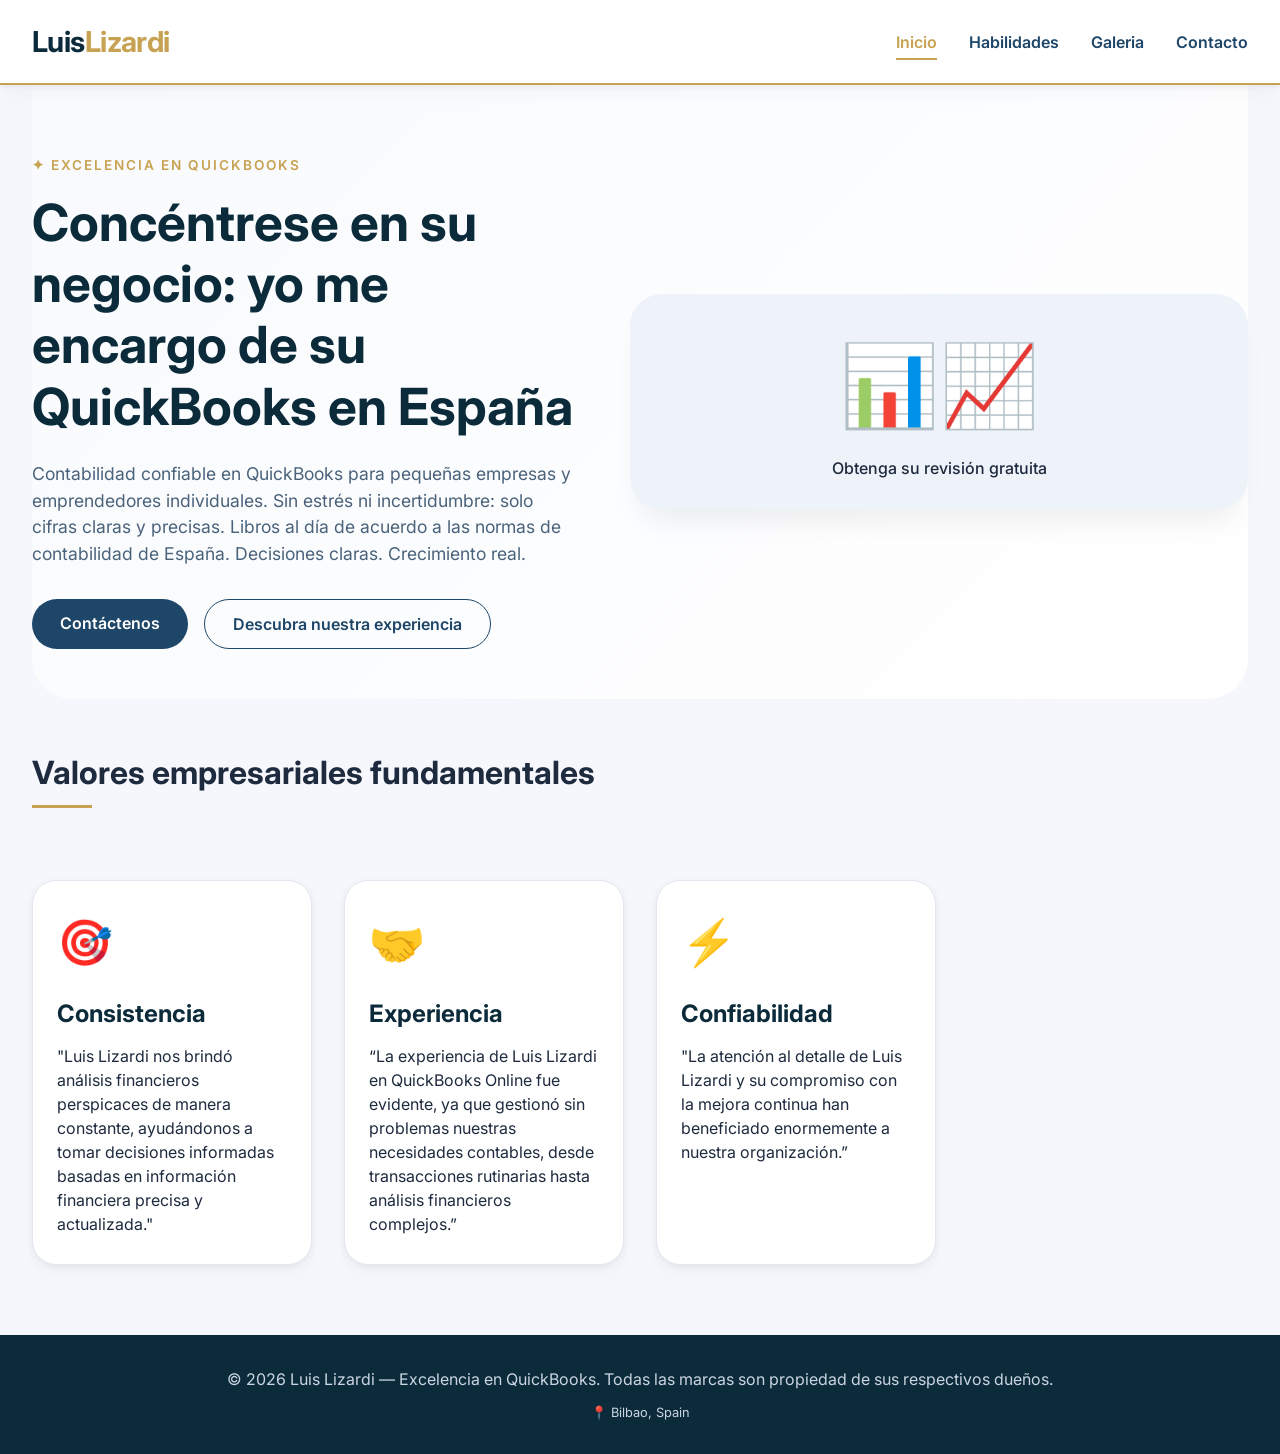
==== index.html @ 774d3a92 "Update Spanish text for clarity and accuracy" ====
<!DOCTYPE html>
<html lang="en">
<head>
  <meta charset="UTF-8">
  <meta google-site-verification: googledc7539a5f5950202>
  <meta name="viewport" content="width=device-width, initial-scale=1.0, user-scalable=yes">
  <title>Luis Lizardi</title>
  <!-- Google Fonts & simple reset -->
  <link href="https://fonts.googleapis.com/css2?family=Inter:opsz,wght@14..32,300;14..32,400;14..32,600;14..32,700&display=swap" rel="stylesheet">
  <style>
    * {
      margin: 0;
      padding: 0;
      box-sizing: border-box;
    }

    body {
      font-family: 'Inter', sans-serif;
      background-color: #f5f7fc;
      color: #1e2a3e;
      line-height: 1.5;
    }

    /* business color palette: deep navy, crisp white, refined gold accent, soft grey */
    :root {
      --primary-dark: #0b2b3b;
      --primary-navy: #1e4668;
      --accent-gold: #c7a252;
      --accent-gold-light: #e9d6b0;
      --bg-light: #ffffff;
      --bg-offwhite: #f8fafd;
      --text-dark: #1e2a3a;
      --text-muted: #4a627a;
      --border-light: #e2e8f0;
      --shadow-sm: 0 8px 20px rgba(0, 0, 0, 0.03), 0 2px 6px rgba(0, 0, 0, 0.05);
      --shadow-md: 0 20px 30px -12px rgba(0, 0, 0, 0.08);
    }

    /* layout containers */
    .container {
      max-width: 1280px;
      margin: 0 auto;
      padding: 0 32px;
    }

    /* header & navigation */
    header {
      background: var(--bg-light);
      box-shadow: var(--shadow-sm);
      position: sticky;
      top: 0;
      z-index: 100;
      border-bottom: 2px solid var(--accent-gold);
    }

    .navbar {
      display: flex;
      justify-content: space-between;
      align-items: center;
      padding: 20px 0;
      flex-wrap: wrap;
    }

    .logo h1 {
      font-size: 1.8rem;
      font-weight: 700;
      color: var(--primary-dark);
      letter-spacing: -0.02em;
    }

    .logo span {
      color: var(--accent-gold);
    }

    .nav-links {
      display: flex;
      gap: 2rem;
      list-style: none;
    }

    .nav-links a {
      text-decoration: none;
      font-weight: 600;
      font-size: 1rem;
      color: var(--primary-navy);
      transition: 0.2s;
      padding: 6px 0;
      border-bottom: 2px solid transparent;
    }

    .nav-links a:hover, .nav-links a.active {
      border-bottom-color: var(--accent-gold);
      color: var(--accent-gold);
    }

    /* main content wrapper */
    .page {
      display: none;
      animation: fadeIn 0.3s ease;
    }

    .page.active-page {
      display: block;
    }

    @keyframes fadeIn {
      from { opacity: 0; transform: translateY(8px);}
      to { opacity: 1; transform: translateY(0);}
    }

    /* Hero / Business sections */
    .hero {
      background: linear-gradient(135deg, var(--bg-offwhite) 0%, #ffffff 100%);
      padding: 70px 0 50px;
      border-radius: 0 0 40px 40px;
      margin-bottom: 30px;
    }

    .hero-grid {
      display: flex;
      flex-wrap: wrap;
      align-items: center;
      justify-content: space-between;
      gap: 40px;
    }

    .hero-content {
      flex: 1;
    }

    .hero-badge {
      color: var(--accent-gold);
      font-weight: 600;
      text-transform: uppercase;
      letter-spacing: 2px;
      font-size: 0.85rem;
      margin-bottom: 1rem;
    }

    .hero-content h1 {
      font-size: 3.2rem;
      font-weight: 700;
      color: var(--primary-dark);
      line-height: 1.2;
      margin-bottom: 1.5rem;
    }

    .hero-content p {
      font-size: 1.1rem;
      color: var(--text-muted);
      max-width: 550px;
      margin-bottom: 2rem;
    }

    .btn-group {
      display: flex;
      gap: 1rem;
      flex-wrap: wrap;
    }

    .btn-primary {
      background: var(--primary-navy);
      color: white;
      border: none;
      padding: 12px 28px;
      font-weight: 600;
      border-radius: 40px;
      cursor: pointer;
      transition: 0.2s;
      text-decoration: none;
      display: inline-block;
    }

    .btn-primary:hover {
      background: var(--primary-dark);
      transform: translateY(-2px);
    }

    .btn-outline {
      background: transparent;
      border: 1.5px solid var(--primary-navy);
      color: var(--primary-navy);
      padding: 12px 28px;
      font-weight: 600;
      border-radius: 40px;
      cursor: pointer;
      transition: 0.2s;
      text-decoration: none;
    }

    .btn-outline:hover {
      background: var(--primary-navy);
      color: white;
    }

    .hero-visual {
      flex: 1;
      background: #eef2f9;
      border-radius: 32px;
      padding: 30px;
      text-align: center;
      box-shadow: var(--shadow-md);
    }

    /* Cards general */
    .section-title {
      font-size: 2rem;
      font-weight: 700;
      margin-bottom: 2rem;
      position: relative;
      display: inline-block;
    }
    .section-title:after {
      content: '';
      display: block;
      width: 60px;
      height: 3px;
      background: var(--accent-gold);
      margin-top: 8px;
    }

    .cards-grid {
      display: grid;
      grid-template-columns: repeat(auto-fill, minmax(280px, 1fr));
      gap: 32px;
      margin: 40px 0;
    }

    .skill-card {
      background: white;
      border-radius: 24px;
      padding: 28px 24px;
      box-shadow: var(--shadow-sm);
      transition: all 0.25s;
      border: 1px solid var(--border-light);
    }

    .skill-card:hover {
      transform: translateY(-6px);
      box-shadow: var(--shadow-md);
      border-color: var(--accent-gold-light);
    }

    .skill-icon {
      font-size: 2.8rem;
      margin-bottom: 20px;
    }

    .skill-card h3 {
      font-size: 1.5rem;
      margin-bottom: 12px;
      color: var(--primary-dark);
    }

    .progress-bar {
      background: #e2e8f0;
      border-radius: 40px;
      height: 8px;
      width: 100%;
      margin: 20px 0 12px;
    }
    .progress-fill {
      background: var(--accent-gold);
      width: 0%;
      height: 8px;
      border-radius: 40px;
    }

    /* gallery grid (certificates) */
    .gallery-grid {
      display: grid;
      grid-template-columns: repeat(auto-fill, minmax(280px, 1fr));
      gap: 30px;
      margin: 40px 0;
    }
    .cert-card {
      background: white;
      border-radius: 24px;
      overflow: hidden;
      box-shadow: var(--shadow-sm);
      transition: 0.2s;
      border: 1px solid var(--border-light);
    }
    .cert-card:hover {
      transform: scale(1.02);
      box-shadow: var(--shadow-md);
    }
    .cert-placeholder {
      background: #eef2f9;
      height: 200px;
      display: flex;
      align-items: center;
      justify-content: center;
      color: var(--primary-navy);
      font-weight: 500;
      font-size: 0.9rem;
      border-bottom: 1px solid var(--border-light);
      flex-direction: column;
    }
    .cert-info {
      padding: 20px;
    }
    .cert-info h4 {
      font-size: 1.2rem;
      margin-bottom: 6px;
    }
    .cert-info p {
      color: var(--text-muted);
      font-size: 0.85rem;
    }

    /* contact form */
    .contact-wrapper {
      display: flex;
      flex-wrap: wrap;
      gap: 48px;
      background: white;
      border-radius: 32px;
      padding: 40px;
      box-shadow: var(--shadow-sm);
      margin: 40px 0;
    }
    .contact-details {
      flex: 1;
    }
    .contact-details h3 {
      font-size: 1.8rem;
      margin-bottom: 20px;
    }
    .contact-item {
      display: flex;
      align-items: center;
      gap: 14px;
      margin: 24px 0;
    }
    .contact-icon {
      font-size: 1.6rem;
    }
    .contact-form {
      flex: 1.5;
    }
    .form-group {
      margin-bottom: 20px;
    }
    input, textarea {
      width: 100%;
      padding: 14px 18px;
      border: 1px solid var(--border-light);
      border-radius: 20px;
      font-family: inherit;
      background: var(--bg-offwhite);
      transition: 0.2s;
    }
    input:focus, textarea:focus {
      outline: none;
      border-color: var(--accent-gold);
      box-shadow: 0 0 0 3px rgba(199, 162, 82, 0.2);
    }
    button[type="submit"] {
      background: var(--primary-navy);
      color: white;
      border: none;
      padding: 12px 32px;
      border-radius: 40px;
      font-weight: 600;
      cursor: pointer;
    }

    footer {
      background: var(--primary-dark);
      color: #cbd5e1;
      text-align: center;
      padding: 32px 0;
      margin-top: 70px;
    }

    /* responsive */
    @media (max-width: 780px) {
      .navbar {
        flex-direction: column;
        gap: 1rem;
      }
      .hero-content h1 {
        font-size: 2.2rem;
      }
      .container {
        padding: 0 24px;
      }
      .contact-wrapper {
        padding: 28px;
      }
    }
  </style>
</head>
<body>

<header>
  <div class="container">
    <div class="navbar">
      <div class="logo">
        <h1>Luis<span>Lizardi</span></h1>
      </div>
      <ul class="nav-links">
        <li><a href="#" data-page="home" class="nav-link active">Inicio</a></li>
        <li><a href="#" data-page="skills" class="nav-link">Habilidades</a></li>
        <li><a href="#" data-page="gallery" class="nav-link">Galeria</a></li>
        <li><a href="#" data-page="contact" class="nav-link">Contacto</a></li>
      </ul>
    </div>
  </div>
</header>

<main class="container">
  <!-- ================= HOME PAGE ================= -->
  <div id="home-page" class="page active-page">
    <div class="hero">
      <div class="hero-grid">
        <div class="hero-content">
          <div class="hero-badge">✦ EXCELENCIA EN QUICKBOOKS</div>
          <h1>Concéntrese en su negocio: yo me encargo de su <a href:"https://www.quickbooks.intuit.com"> QuickBooks en España </a> <h1>
</h1>
          <p>Contabilidad confiable en QuickBooks para pequeñas empresas y emprendedores individuales. Sin estrés ni incertidumbre: solo cifras claras y precisas. Libros al día de acuerdo a las normas de contabilidad de España. Decisiones claras. Crecimiento real.

</p>
          <div class="btn-group">
            <a href="#" class="btn-primary" data-page-nav="contact">Contáctenos
</a>
            <a href="#" class="btn-outline" data-page-nav="skills">Descubra nuestra experiencia
</a>
          </div>
        </div>
        <div class="hero-visual">
          <div style="font-size: 5rem;">📊📈</div>
          <p style="margin-top: 12px; font-weight: 500;">Obtenga su revisión gratuita
</p>
        </div>
      </div>
    </div>

    <div style="margin: 50px 0 30px;">
      <h2 class="section-title">Valores empresariales fundamentales
</h2>
      <div class="cards-grid">
        <div class="skill-card">
          <div class="skill-icon">🎯</div>
          <h3>Consistencia
</h3>
          <p>"Luis Lizardi nos brindó análisis financieros perspicaces de manera constante, ayudándonos a tomar decisiones informadas basadas en información financiera precisa y actualizada."
</p>
        </div>
        <div class="skill-card">
          <div class="skill-icon">🤝</div>
          <h3>Experiencia</h3>
          <p>“La experiencia de Luis Lizardi en QuickBooks Online fue evidente, ya que gestionó sin problemas nuestras necesidades contables, desde transacciones rutinarias hasta análisis financieros complejos.”

</p>
        </div>
        <div class="skill-card">
          <div class="skill-icon">⚡</div>
          <h3>Confiabilidad</h3>
          <p>"La atención al detalle de Luis Lizardi y su compromiso con la mejora continua han beneficiado enormemente a nuestra organización.”

</p>
        </div>
      </div>
    </div>
  </div>

  <!-- ================= SKILLS PAGE ================= -->
  <div id="skills-page" class="page">
    <div style="padding: 30px 0 20px;">
      <h2 class="section-title">Experiencia profesional
</h2>
      <p style="color: var(--text-muted); max-width: 700px; margin-top: 10px;">Competencias clave y habilidades técnicas, desarrolladas a lo largo de años de experiencia en contabilidad.
</p>
    </div>

    <div class="cards-grid">
      <!-- skill item 1 -->
      <div class="skill-card">
        <div class="skill-icon">📊</div>
        <h3>QuickBooks Online</h3>
        <p>Asesor certificado de QBO con alta calificación para configurar y gestionar con éxito su cuenta de QuickBooks Online.
</p>
        <div class="progress-bar"><div class="progress-fill" style="width: 92%;"></div></div>
        <span style="font-size:0.8rem; font-weight:500;">Experto 92%</span>
      </div>
      <div class="skill-card">
        <div class="skill-icon">🚀</div>
        <h3>Excel avanzado
</h3>
        <p>Dominio de las tablas dinámicas para resumir grandes hojas de cálculo en informes concisos. </p>
        <div class="progress-bar"><div class="progress-fill" style="width: 88%;"></div></div>
        <span style="font-size:0.8rem; font-weight:500;">Avanzado 88%</span>
      </div>
      <div class="skill-card">
        <div class="skill-icon">💼</div>
        <h3>Contabilidad</h3>
        <p>Experiencia demostrada como contable, dominando el ciclo contable completo.

</p>
        <div class="progress-bar"><div class="progress-fill" style="width: 85%;"></div></div>
        <span style="font-size:0.8rem; font-weight:500;">Experto 85%</span>
      </div>
      <div class="skill-card">
        <div class="skill-icon">📢</div>
        <h3>Búsqueda de datos
</h3>
        <p>Habilidad para extraer datos de hojas de cálculo e internet y encontrar rápidamente la información más relevante.
</p>
        <div class="progress-bar"><div class="progress-fill" style="width: 90%;"></div></div>
        <span style="font-size:0.8rem; font-weight:500;">Experto 90%</span>
      </div>
      <div class="skill-card">
        <div class="skill-icon">⚙️</div>
        <h3>Conciliaciónes bancarias</h3>
        <p>Atención al detalle para identificar discrepancias y sólidas habilidades analíticas, desde extractos bancarios de una hasta cien páginas.

</p>
        <div class="progress-bar"><div class="progress-fill" style="width: 87%;"></div></div>
        <span style="font-size:0.8rem; font-weight:500;">Avanzado 87%</span>
      </div>
      <div class="skill-card">
        <div class="skill-icon">📈</div>
        <h3>Tutoría de QuickBooks
</h3>
        <p>Dominio de QuickBooks, experiencia práctica y capacidad para enseñar conceptos financieros complejos.

</p>
        <div class="progress-bar"><div class="progress-fill" style="width: 82%;"></div></div>
        <span style="font-size:0.8rem; font-weight:500;">Pro 82%</span>
      </div>
    </div>
  </div>

  <!-- ================= GALLERY PAGE (CERTIFICATES) ================= -->
  <div id="gallery-page" class="page">
    <div style="padding: 30px 0 10px;">
      <h2 class="section-title">Certificationes & Referencias</h2>
      <p style="color: var(--text-muted);">Reconocida excelencia — credentiales verificables</p>
    </div>

    <div class="gallery-grid">
      <!-- Certificate 1 -->
      <div class="cert-card">
        <div class="cert-placeholder">
          <span style="font-size: 3rem;">🎓</span>
          <span>MBA Executive Leadership</span>
        </div>
        <div class="cert-info">
        
          <h4>2026-QuickBooks Online Certificate      
          
          </h4>
          <p>¡Se acabaron las noches en vela corrigiendo errores de QuickBooks!
</p>
        </div>
      </div>
      <div class="cert-card">
        <div class="cert-placeholder">
          <span style="font-size: 3rem;">📊</span>
          <span>Data Analytics</span>
        </div>
        <div class="cert-info">
         <h4><a href="2025-QuickBooksOnlineCertificate.jpg" alt="QuickBooks Online Certificate 2025" target="_blank" > QuickBooks Online Certificate 2025 </a> </h4>
          <p>Convertimos tu QuickBooks en una herramienta, no en una tarea tediosa.
</p>
        </div>
      </div>
      <div class="cert-card">
        <div class="cert-placeholder">
          <span style="font-size: 3rem;">🏅</span>
          <span>PMI Gold</span>
        </div>
        <div class="cert-info">
          <h4> <a href="2024_quickbooksonlinecertificate.jpg" alt="QuickBooks Online Certificate 2024" target="_blank" > QuickBooks Online Certificate 2024 </a> </h4> 
          <p>Contabilidad precisa, finanzas sin stress</p>
        </div>
      </div>
      <div class="cert-card">
        <div class="cert-placeholder">
          <span style="font-size: 3rem;">📈</span>
          <span>Deje de preocuparse de la contabilidad cada mes</span>
        </div>
        <div class="cert-info">
          <h4> <a href="2023_QuickBooksOnlineCertificate.png" alt="QuickBooks Online Certificate 2023" target="_blank" > QuickBooks Online Certificate 2023 </a> </h4>
          <p>Libros precisos, finanzas libre de stress·</p>
          <p>Contabilidad simple para empresarios ocupados</p>
        </div>
      </div>
      <div class="cert-card">
        <div class="cert-placeholder">
          <span style="font-size: 3rem;">🤝</span>
          <span>Experiencia</span>
        </div>
        <div class="cert-info">
          <h4> <a href="2022-QuickBooksOnlineCertificate.jpg" alt="QuickBooks Online Certificate 2022" target="_blank" > QuickBooks Online Certificate 2022 </a> </h4>
          <p>Confiabilidad, contabilidad libre de stress</p>
          <p>Cuentas claras hechas de la manera correcta desde el principio</p>
        </div>
      </div>
      <div class="cert-card">
        <div class="cert-placeholder">
          <span style="font-size: 3rem;">📋</span>
          <span>Actualizaciones periodicas</span>
        </div>
        <div class="cert-info">
          <h4>Certificaciones en QuickBooks</h4>
          <p>Lo mantendremos actualizados con las ultimas innovaciones de QuickBooks.</p>
        </div>
      </div>
    </div>
    <div style="background: var(--bg-offwhite); border-radius: 28px; padding: 24px; margin-top: 20px; text-align: center;">
      <p style="font-weight: 500;">✨ Más de 30 años de experiencia — Portafolio disponible</p>
    </div>
  </div>

  <!-- ================= CONTACT PAGE ================= -->
  <div id="contact-page" class="page">
    <div style="padding: 30px 0 10px;">
      <h2 class="section-title">Contactános</h2>
      <p style="color: var(--text-muted);">Get you free check up.</p>
    </div>
    <div class="contact-wrapper">
      <div class="contact-details">
        <h3>Business office</h3>
        <div class="contact-item">
          <div class="contact-icon">📍</div>
          <div>20 General Castaños, Bilbao, Spain, 48920</div>
        </div>
        <div class="contact-item">
          <div class="contact-icon">📞</div>
          <div>+34 (989) 555 7890</div>
        </div>
        <div class="contact-item">
          <div class="contact-icon">✉️</div>
          <div> <a href ="mailto:luislizardi1@gmail.com" >  luislizardi1@gmail.com   </a> <div>
        
        <div class="contact-item">
          <div class="contact-icon">🕒</div>
          <div>Mon - Fri: 9:00 AM – 6:00 PM (CET)</div>
        </div>
        <div style="margin-top: 32px;">
          <p style="font-weight: 600;">Follow us:</p>
          <div style="display: flex; gap: 20px; margin-top: 10px; font-size: 1.8rem;">🔹 <a href="https://www.linkedin.com/in/luis-lizardi-779b95150/" target="_blank" rel="noopener noreferrer" style="text-decoration: none; color: inherit;">LinkedIn</a> 🔹
         <a href="https://www.instagram.com/luislizardibookkeeper/" target="_blank" rel="noopener noreferrer" style="text-decoration: none; color: inherit;">Instagram </a> 
         
        </div>
      </div>
      <div class="contact-form">
        <h3>Send a message</h3>
        <form id="demo-contact-form">
          <div class="form-group">
            <input type="text" placeholder="Nombre completo" required>
          </div>
          <div class="form-group">
            <input type="email" placeholder="Dirección de correo" required>
          </div>
          <div class="form-group">
            <input type="text" placeholder="Compañía / Posición">
          </div>
          <div class="form-group">
            <textarea rows="4" placeholder="¿Como podemos ayudarlo?"></textarea>
          </div>
          <button type="submit">Enviar solicitud →</button>
          <p style="margin-top: 16px; font-size: 0.75rem; color: #6c86a3;">We’ll reply within 24 business hours.</p>
        </form>
      </div>
    </div>
  </div>
</main>

<footer>
  <div class="container">
    <p>© 2026 Luis Lizardi — Excelencia en QuickBooks. Todas las marcas son propiedad de sus respectivos dueños.</p>
    <p style="margin-top: 12px; font-size: 0.8rem;">📍 Bilbao, Spain</p>
  </div>
</footer>

<script>
  // simple client-side routing: show/hide pages, update active nav
  const pages = {
    home: document.getElementById('home-page'),
    skills: document.getElementById('skills-page'),
    gallery: document.getElementById('gallery-page'),
    contact: document.getElementById('contact-page')
  };

  const navLinks = document.querySelectorAll('.nav-link');
  function setActivePage(pageId) {
    // deactivate all pages
    Object.values(pages).forEach(page => {
      if(page) page.classList.remove('active-page');
    });
    if(pages[pageId]) pages[pageId].classList.add('active-page');
    // update active nav style
    navLinks.forEach(link => {
      const linkPage = link.getAttribute('data-page');
      if(linkPage === pageId) {
        link.classList.add('active');
      } else {
        link.classList.remove('active');
      }
    });
    // optional: scroll to top on page change
    window.scrollTo({ top: 0, behavior: 'smooth' });
  }

  // attach click event to navigation
  navLinks.forEach(link => {
    link.addEventListener('click', (e) => {
      e.preventDefault();
      const pageName = link.getAttribute('data-page');
      if(pageName && pages[pageName]) {
        setActivePage(pageName);
        // update URL hash for better UX but not necessary
        window.location.hash = pageName;
      }
    });
  });

  // handle hashchange (if user shares link)
  function handleHash() {
    let hash = window.location.hash.substring(1);
    if(hash && pages[hash]) {
      setActivePage(hash);
    } else if(!hash || !pages[hash]) {
      setActivePage('home');
    }
  }
  window.addEventListener('hashchange', handleHash);
  // also for page load
  if(window.location.hash) handleHash();
  else setActivePage('home');

  // also handle any "Get in touch" or extra navigation data-page-nav attributes
  const extraNavButtons = document.querySelectorAll('[data-page-nav]');
  extraNavButtons.forEach(btn => {
    btn.addEventListener('click', (e) => {
      e.preventDefault();
      const targetPage = btn.getAttribute('data-page-nav');
      if(targetPage && pages[targetPage]) {
        setActivePage(targetPage);
        window.location.hash = targetPage;
      }
    });
  });

  // Contact form dummy alert (business style feedback, not actual backend)
  const contactForm = document.getElementById('demo-contact-form');
  if(contactForm) {
    contactForm.addEventListener('submit', (e) => {
      e.preventDefault();
      alert('✅ Thank you for your message. Our executive team will respond promptly.');
      contactForm.reset();
    });
  }
</script>
</body>
</html>
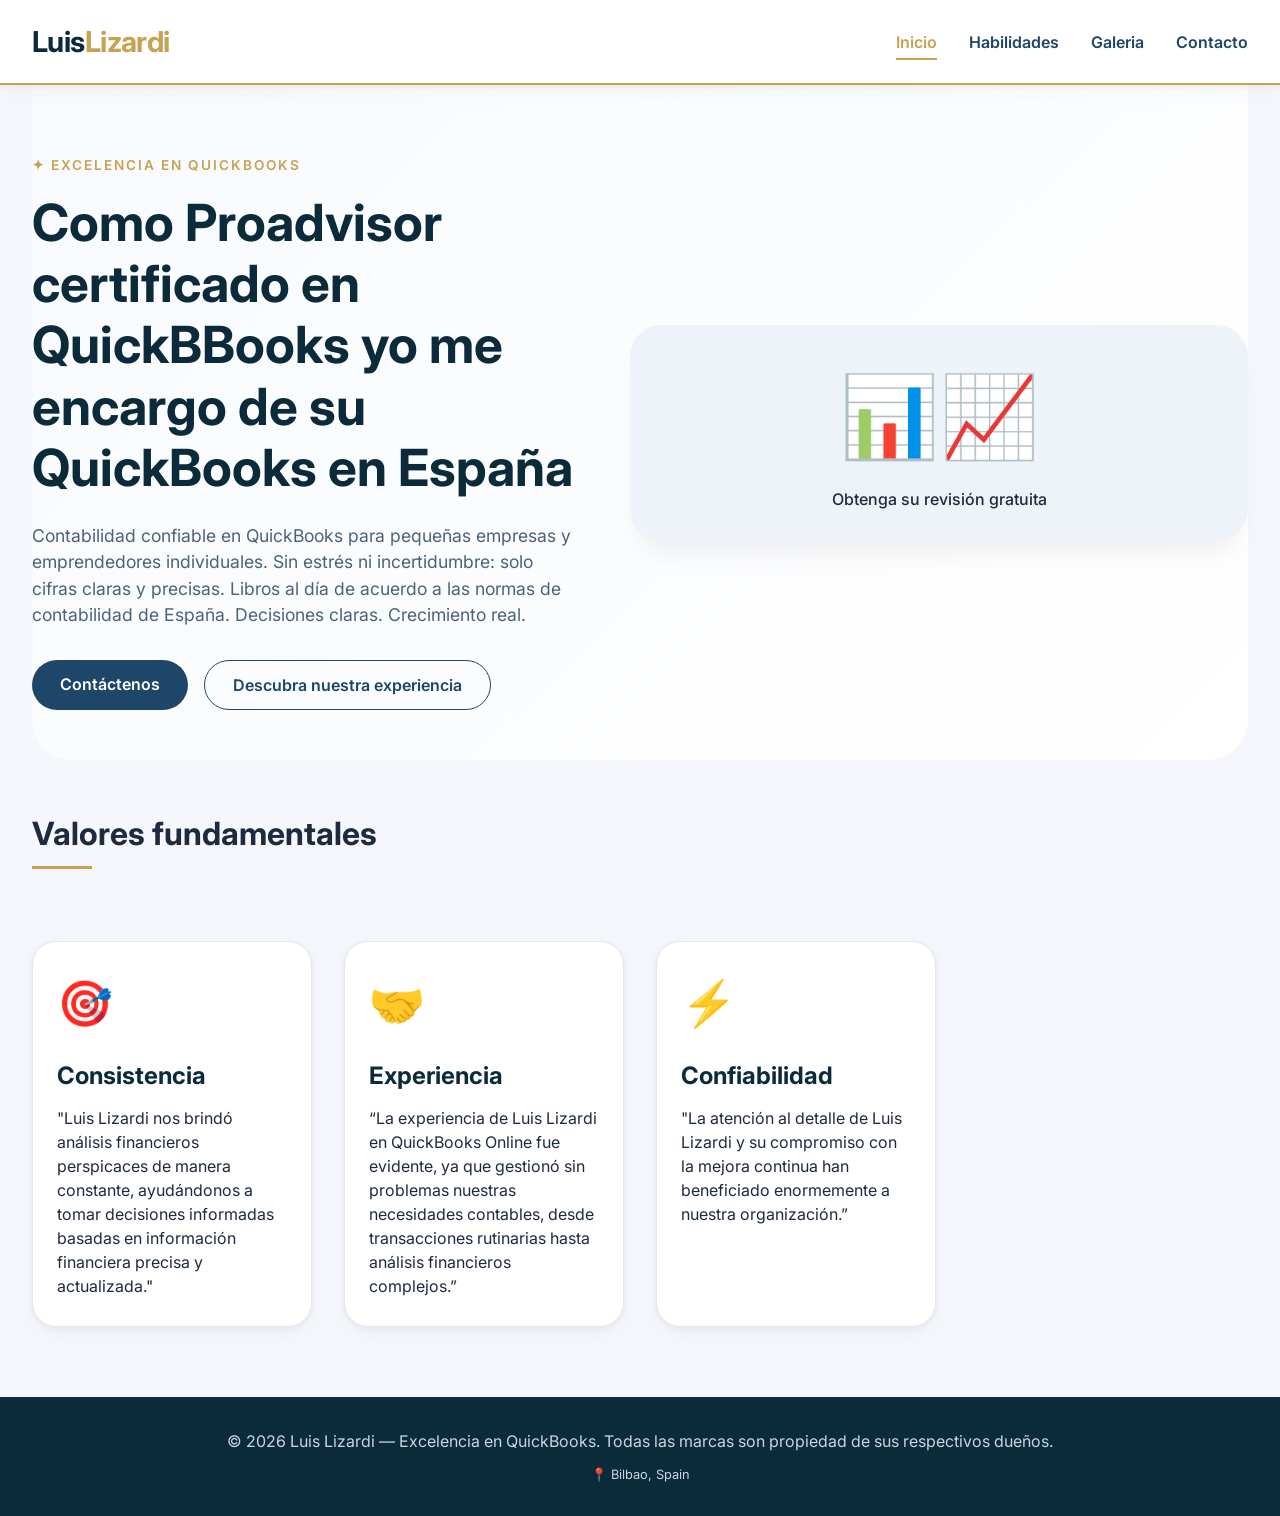
==== commit bd125194: "Update hero section heading and section title" ====
--- a/index.html
+++ b/index.html
@@ -417,7 +417,7 @@
       <div class="hero-grid">
         <div class="hero-content">
           <div class="hero-badge">✦ EXCELENCIA EN QUICKBOOKS</div>
-          <h1>Concéntrese en su negocio: yo me encargo de su <a href:"https://www.quickbooks.intuit.com"> QuickBooks en España </a> <h1>
+          <h1>Como Proadvisor certificado en QuickBBooks yo me encargo de su <a href:"https://www.quickbooks.intuit.com"> QuickBooks en España </a> <h1>
 </h1>
           <p>Contabilidad confiable en QuickBooks para pequeñas empresas y emprendedores individuales. Sin estrés ni incertidumbre: solo cifras claras y precisas. Libros al día de acuerdo a las normas de contabilidad de España. Decisiones claras. Crecimiento real.
 
@@ -438,7 +438,7 @@
     </div>
 
     <div style="margin: 50px 0 30px;">
-      <h2 class="section-title">Valores empresariales fundamentales
+      <h2 class="section-title">Valores fundamentales
 </h2>
       <div class="cards-grid">
         <div class="skill-card">
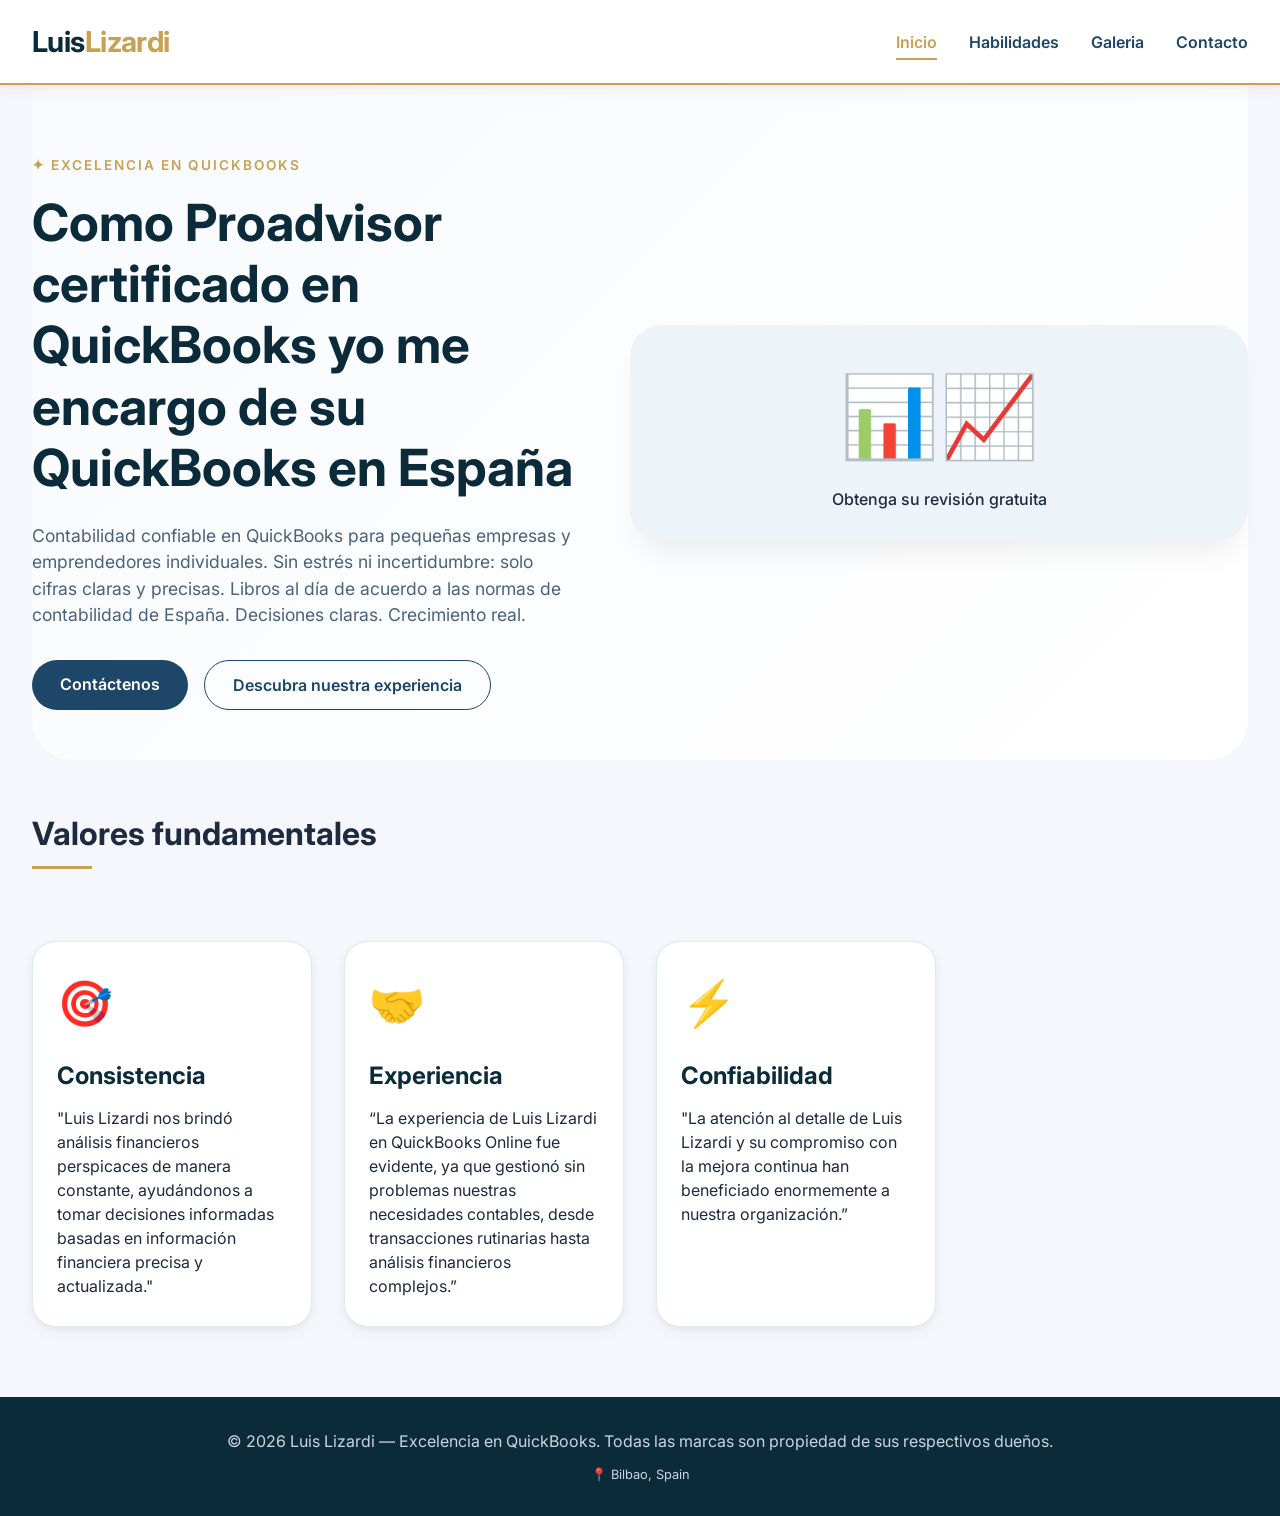
==== commit 9108b8a6: "Translate contact page text to Spanish" ====
--- a/index.html
+++ b/index.html
@@ -417,7 +417,7 @@
       <div class="hero-grid">
         <div class="hero-content">
           <div class="hero-badge">✦ EXCELENCIA EN QUICKBOOKS</div>
-          <h1>Como Proadvisor certificado en QuickBBooks yo me encargo de su <a href:"https://www.quickbooks.intuit.com"> QuickBooks en España </a> <h1>
+          <h1>Como Proadvisor certificado en QuickBooks yo me encargo de su <a href:"https://www.quickbooks.intuit.com"> QuickBooks en España </a> <h1>
 </h1>
           <p>Contabilidad confiable en QuickBooks para pequeñas empresas y emprendedores individuales. Sin estrés ni incertidumbre: solo cifras claras y precisas. Libros al día de acuerdo a las normas de contabilidad de España. Decisiones claras. Crecimiento real.
 
@@ -619,11 +619,11 @@
   <div id="contact-page" class="page">
     <div style="padding: 30px 0 10px;">
       <h2 class="section-title">Contactános</h2>
-      <p style="color: var(--text-muted);">Get you free check up.</p>
+      <p style="color: var(--text-muted);">Obtenga su consulta gratis.</p>
     </div>
     <div class="contact-wrapper">
       <div class="contact-details">
-        <h3>Business office</h3>
+        <h3>Dirección</h3>
         <div class="contact-item">
           <div class="contact-icon">📍</div>
           <div>20 General Castaños, Bilbao, Spain, 48920</div>
@@ -648,7 +648,7 @@
         </div>
       </div>
       <div class="contact-form">
-        <h3>Send a message</h3>
+        <h3>Envíanos un mensaje</h3>
         <form id="demo-contact-form">
           <div class="form-group">
             <input type="text" placeholder="Nombre completo" required>
@@ -663,7 +663,7 @@
             <textarea rows="4" placeholder="¿Como podemos ayudarlo?"></textarea>
           </div>
           <button type="submit">Enviar solicitud →</button>
-          <p style="margin-top: 16px; font-size: 0.75rem; color: #6c86a3;">We’ll reply within 24 business hours.</p>
+          <p style="margin-top: 16px; font-size: 0.75rem; color: #6c86a3;">Respondemos en 24 horas hábiles</p>
         </form>
       </div>
     </div>
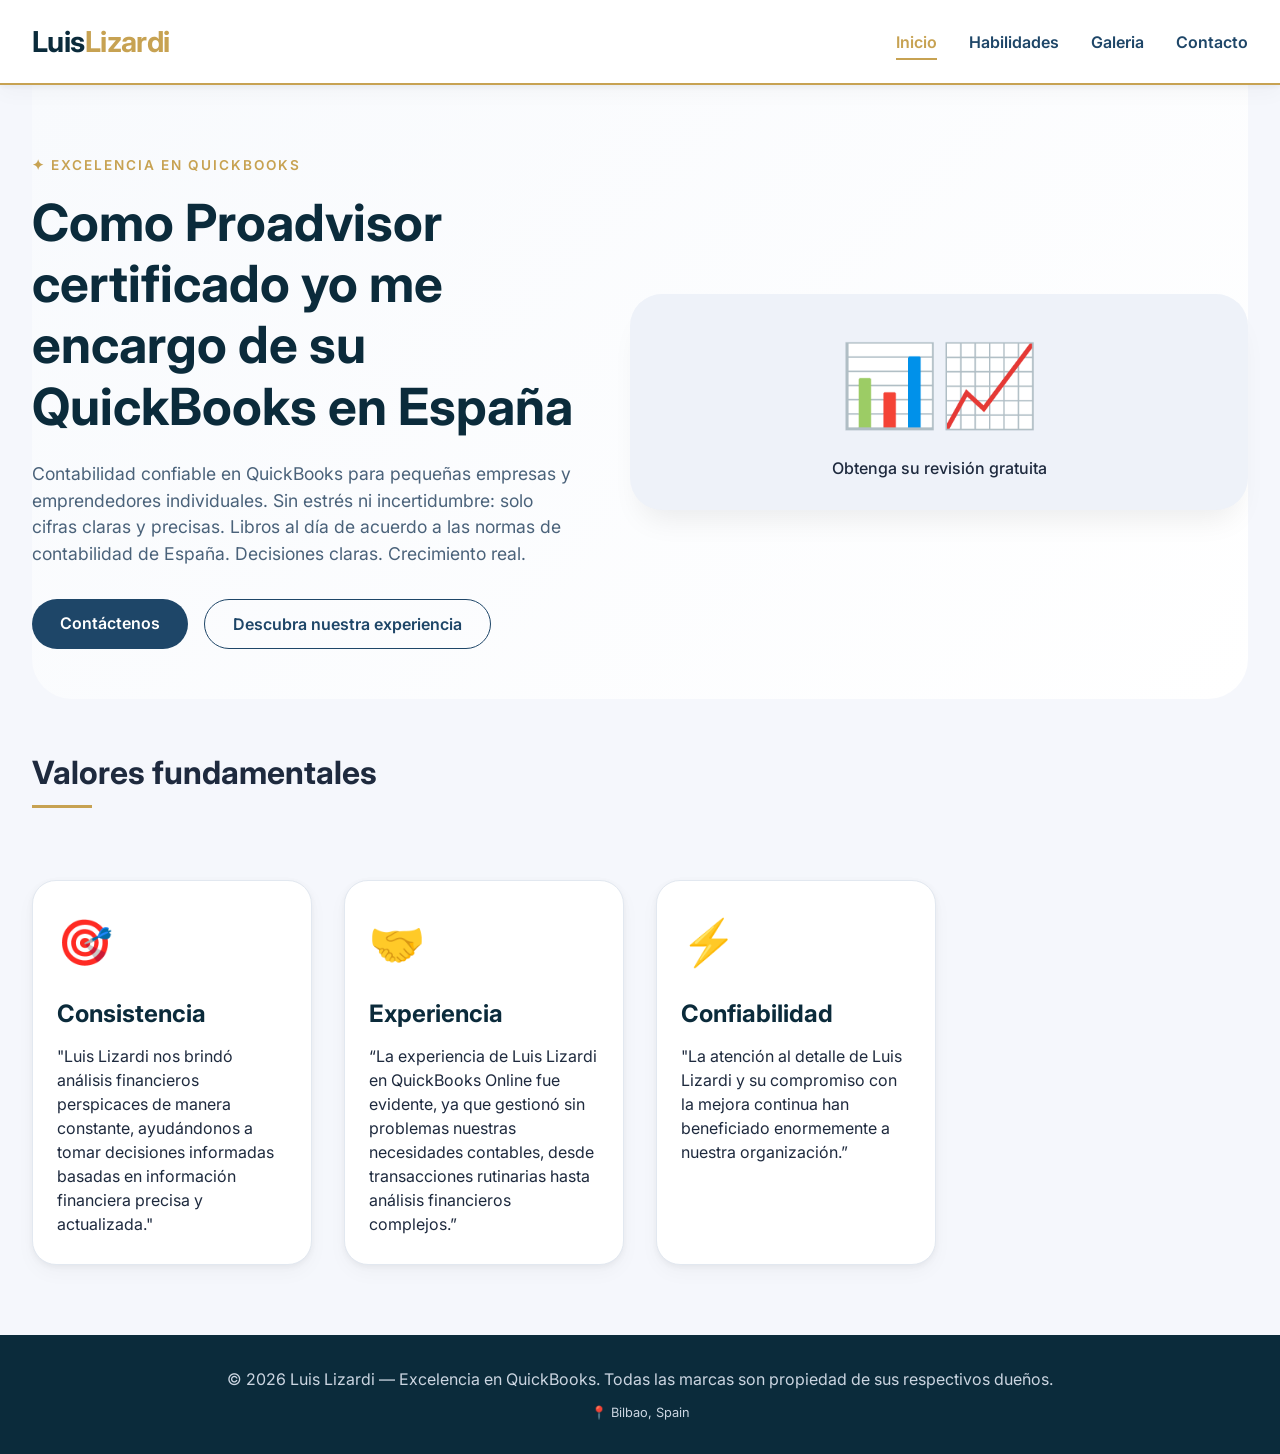
==== commit d7615eb5: "Update header text for QuickBooks Proadvisor" ====
--- a/index.html
+++ b/index.html
@@ -417,7 +417,7 @@
       <div class="hero-grid">
         <div class="hero-content">
           <div class="hero-badge">✦ EXCELENCIA EN QUICKBOOKS</div>
-          <h1>Como Proadvisor certificado en QuickBooks yo me encargo de su <a href:"https://www.quickbooks.intuit.com"> QuickBooks en España </a> <h1>
+          <h1>Como Proadvisor certificado yo me encargo de su <a href:"https://www.quickbooks.intuit.com"> QuickBooks en España </a> <h1>
 </h1>
           <p>Contabilidad confiable en QuickBooks para pequeñas empresas y emprendedores individuales. Sin estrés ni incertidumbre: solo cifras claras y precisas. Libros al día de acuerdo a las normas de contabilidad de España. Decisiones claras. Crecimiento real.
 
@@ -547,9 +547,9 @@
           <span style="font-size: 3rem;">🎓</span>
           <span>MBA Executive Leadership</span>
         </div>
-        <div class="cert-info">
+        <div class="cert-info"> 
         
-          <h4>2026-QuickBooks Online Certificate      
+          <h4><a href="2026 - quickbooksonlinecertificate.jpg alt=QuickBooks Online Certificate 2026" target="_blank" > QuickBooks Online Certificate 2026 </a>      
           
           </h4>
           <p>¡Se acabaron las noches en vela corrigiendo errores de QuickBooks!
